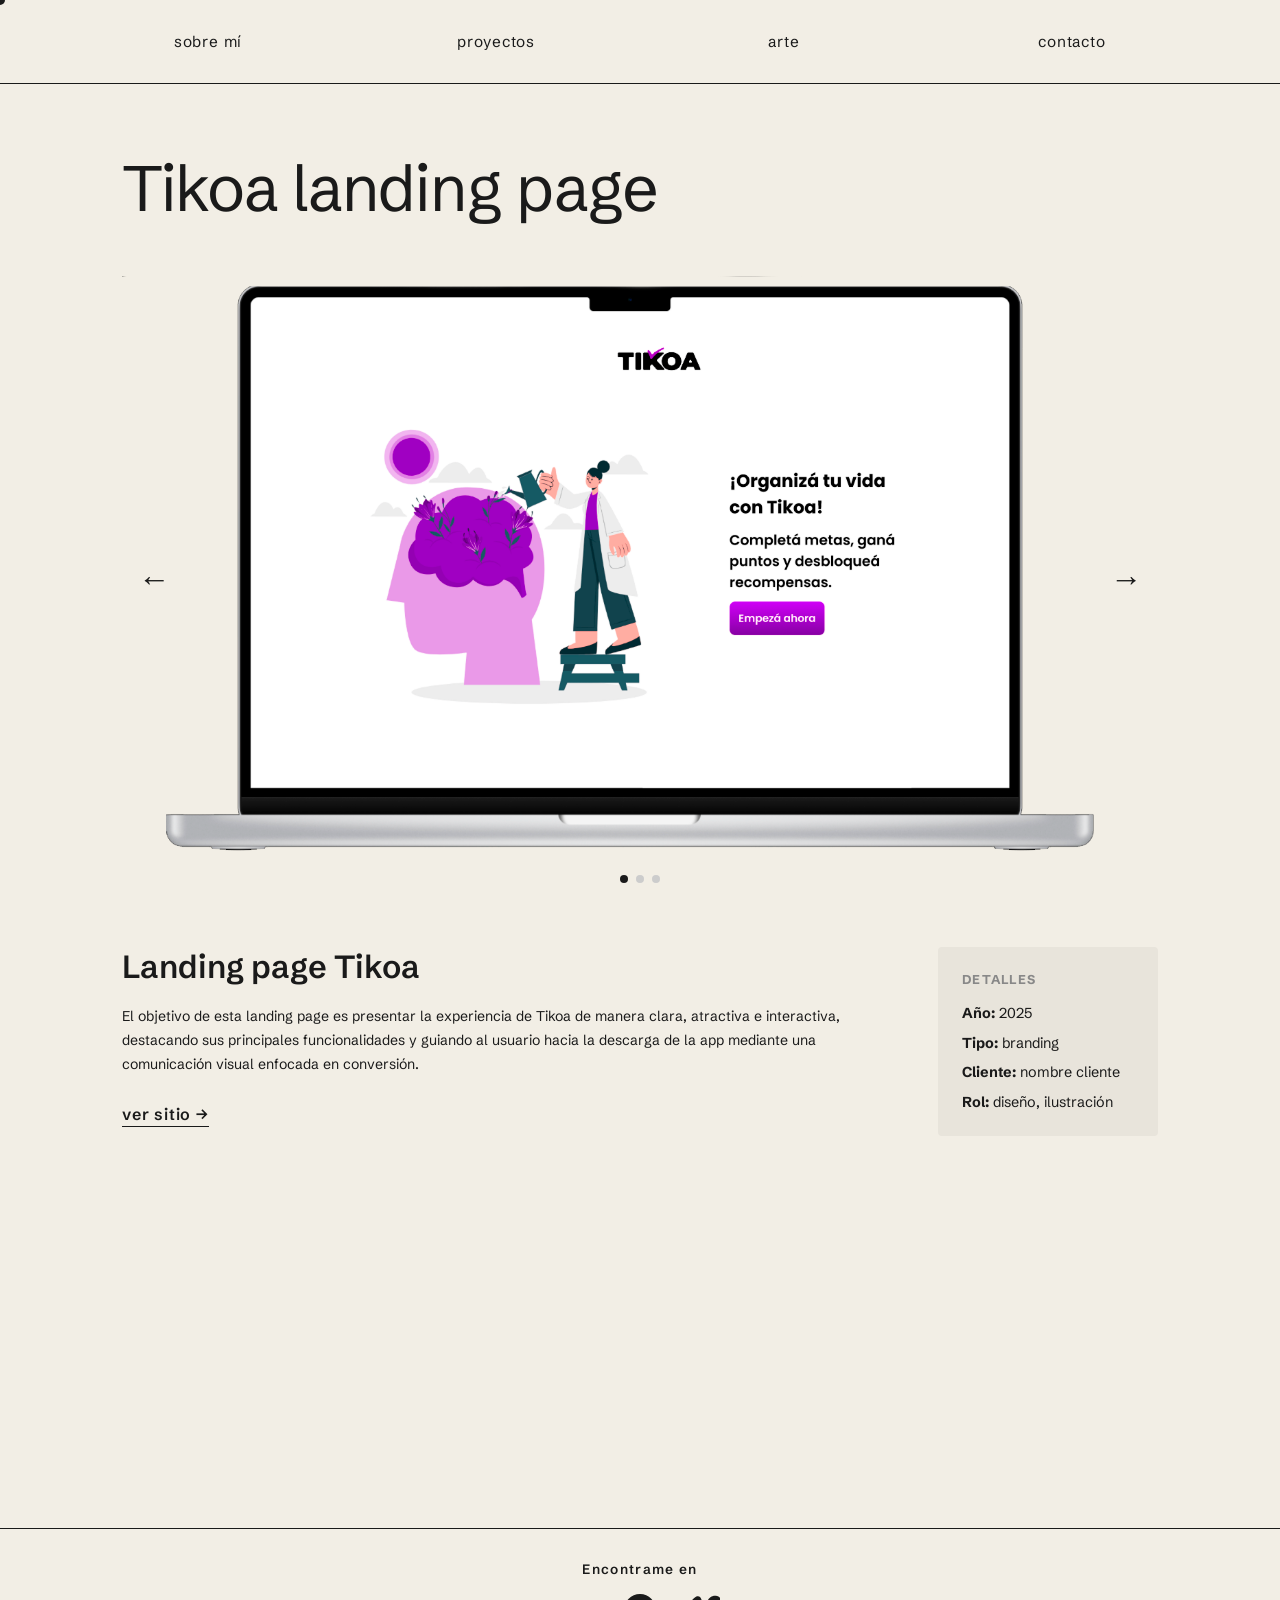
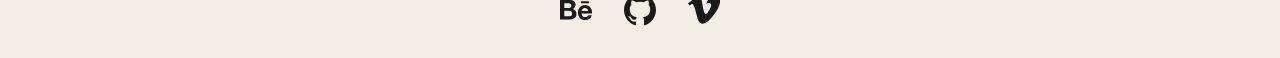
==== proyecto2.html @ a4120c25 "hola" ====
<!doctype html>
<html lang="es">
  <head>
    <meta charset="UTF-8" />
    <meta name="viewport" content="width=device-width, initial-scale=1.0" />
    <title>Proyecto — Lucía Pérez Weigle</title>
    <link
      href="https://fonts.googleapis.com/css2?family=Schibsted+Grotesk:wght@300;400;600;900&display=swap"
      rel="stylesheet"
    />
    <link rel="stylesheet" href="estilos.css" />
    <link rel="stylesheet" href="proyecto.css" />
  </head>
  <body class="page-proyecto">
    <div class="cursor" id="cursor"></div>

    <nav>
      <button id="hamburguesa" aria-label="menú">
        <span></span>
        <span></span>
        <span></span>
      </button>
      <div id="menu-desplegable">
        <a href="index.html">sobre mí</a>
        <a href="proyectos.html">proyectos</a>
        <a href="arte.html">arte</a>
        <a href="contacto.html">contacto</a>
      </div>
      <div id="menu-desktop">
        <a href="index.html">sobre mí</a>
        <a href="proyectos.html">proyectos</a>
        <a href="arte.html">arte</a>
        <a href="contacto.html">contacto</a>
      </div>
    </nav>

    <main class="proyecto-main">
      <!-- TÍTULO -->
      <h1 class="proyecto-titulo">Tikoa landing page</h1>

      <!-- CARRUSEL -->
      <div class="carrusel-wrapper">
        <button class="car-btn car-prev">&#8592;</button>
        <div class="carrusel">
          <img class="car-slide activa" src="img/laptop1.png" alt="imagen 1" />
          <img class="car-slide" src="img/laptop2.png" alt="imagen 2" />
          <img class="car-slide" src="img/laptop3.png" alt="imagen 3" />
        </div>
        <button class="car-btn car-next">&#8594;</button>
        <div class="car-dots">
          <span class="dot activo"></span>
          <span class="dot"></span>
          <span class="dot"></span>
        </div>
      </div>

      <!-- CUERPO -->
      <div class="proyecto-cuerpo">
        <!-- TEXTO PRINCIPAL + SIDEBAR -->
        <div class="proyecto-contenido">
          <div class="proyecto-texto">
            <h2 class="proyecto-subtitulo">Landing page Tikoa</h2>
            <p>
              El objetivo de esta landing page es presentar la experiencia de
              Tikoa de manera clara, atractiva e interactiva, destacando sus
              principales funcionalidades y guiando al usuario hacia la descarga
              de la app mediante una comunicación visual enfocada en conversión.
            </p>
            <a
              href="https://luciaperez.netlify.app/proyectos/tikoa/tikoa"
              class="proyecto-link"
              >ver sitio →</a
            >
          </div>

          <aside class="proyecto-sidebar">
            <h3>Detalles</h3>
            <ul>
              <li><strong>Año:</strong> 2025</li>
              <li><strong>Tipo:</strong> branding</li>
              <li><strong>Cliente:</strong> nombre cliente</li>
              <li><strong>Rol:</strong> diseño, ilustración</li>
            </ul>
          </aside>
        </div>
      </div>
    </main>

    <footer>
      <div class="footer-video">
        <video autoplay loop muted playsinline>
          <source src="img/flores.mp4" type="video/mp4" />
        </video>
      </div>
      <div class="footer-contenido">
        <p class="footer-texto">Encontrame en</p>
        <div class="footer-iconos">
          <a href="https://behance.net" target="_blank" class="footer-icono">
            <svg
              xmlns="http://www.w3.org/2000/svg"
              width="40"
              height="40"
              fill="#1a1a1a"
              viewBox="0 0 16 16"
            >
              <path
                d="M4.654 3c.461 0 .887.035 1.278.14.39.07.711.216.996.391s.497.426.641.747c.14.32.216.711.216 1.137 0 .496-.106.922-.356 1.242-.215.32-.566.606-.997.817.606.176 1.067.496 1.348.922s.461.957.461 1.563c0 .496-.105.922-.285 1.278a2.3 2.3 0 0 1-.782.887c-.32.215-.711.39-1.137.496a5.3 5.3 0 0 1-1.278.176L0 12.803V3zm-.285 3.978c.39 0 .71-.105.957-.285.246-.18.355-.497.355-.887 0-.216-.035-.426-.105-.567a1 1 0 0 0-.32-.355 1.8 1.8 0 0 0-.461-.176c-.176-.035-.356-.035-.567-.035H2.17v2.31c0-.005 2.2-.005 2.2-.005zm.105 4.193c.215 0 .426-.035.606-.07.176-.035.356-.106.496-.216s.25-.215.356-.39c.07-.176.14-.391.14-.641 0-.496-.14-.852-.426-1.102-.285-.215-.676-.32-1.137-.32H2.17v2.734h2.305zm6.858-.035q.428.427 1.278.426c.39 0 .746-.106 1.032-.286q.426-.32.53-.64h1.74c-.286.851-.712 1.457-1.278 1.848-.566.355-1.243.566-2.06.566a4.1 4.1 0 0 1-1.527-.285 2.8 2.8 0 0 1-1.137-.782 2.85 2.85 0 0 1-.712-1.172c-.175-.461-.25-.957-.25-1.528 0-.531.07-1.032.25-1.493.18-.46.426-.852.747-1.207.32-.32.711-.606 1.137-.782a4 4 0 0 1 1.493-.285c.606 0 1.137.105 1.598.355.46.25.817.532 1.102.958.285.39.496.851.641 1.348.07.496.105.996.07 1.563h-5.15c0 .58.21 1.11.496 1.396m2.24-3.732c-.25-.25-.642-.391-1.103-.391-.32 0-.566.07-.781.176s-.356.25-.496.39a.96.96 0 0 0-.25.497c-.036.175-.07.32-.07.46h3.196c-.07-.526-.25-.882-.497-1.132zm-3.127-3.728h3.978v.957h-3.978z"
              />
            </svg>
          </a>
          <a href="https://github.com" target="_blank" class="footer-icono">
            <svg
              xmlns="http://www.w3.org/2000/svg"
              width="40"
              height="40"
              fill="#1a1a1a"
              viewBox="0 0 24 24"
            >
              <path
                d="M12 0C5.374 0 0 5.373 0 12c0 5.302 3.438 9.8 8.207 11.387.599.111.793-.261.793-.577v-2.234c-3.338.726-4.033-1.416-4.033-1.416-.546-1.387-1.333-1.756-1.333-1.756-1.089-.745.083-.729.083-.729 1.205.084 1.839 1.237 1.839 1.237 1.07 1.834 2.807 1.304 3.492.997.107-.775.418-1.305.762-1.604-2.665-.305-5.467-1.334-5.467-5.931 0-1.311.469-2.381 1.236-3.221-.124-.303-.535-1.524.117-3.176 0 0 1.008-.322 3.301 1.23A11.509 11.509 0 0 1 12 5.803c1.02.005 2.047.138 3.006.404 2.291-1.552 3.297-1.23 3.297-1.23.653 1.653.242 2.874.118 3.176.77.84 1.235 1.911 1.235 3.221 0 4.609-2.807 5.624-5.479 5.921.43.372.823 1.102.823 2.222v3.293c0 .319.192.694.801.576C20.566 21.797 24 17.3 24 12c0-6.627-5.373-12-12-12z"
              />
            </svg>
          </a>
          <a href="https://vimeo.com" target="_blank" class="footer-icono">
            <svg
              xmlns="http://www.w3.org/2000/svg"
              width="40"
              height="40"
              fill="#1a1a1a"
              viewBox="0 0 24 24"
            >
              <path
                d="M23.977 6.416c-.105 2.338-1.739 5.543-4.894 9.609-3.268 4.247-6.026 6.37-8.29 6.37-1.409 0-2.578-1.294-3.553-3.881L5.322 11.4C4.603 8.816 3.834 7.522 3.01 7.522c-.17 0-.765.36-1.780 1.075L0 7.197c1.119-.98 2.217-1.96 3.292-2.94C4.916 2.678 6.132 1.75 6.934 1.669c1.917-.18 3.101 1.129 3.552 3.929.479 3.029.811 4.915.998 5.658.556 2.512 1.165 3.767 1.829 3.767.516 0 1.295-.814 2.335-2.444 1.038-1.63 1.597-2.869 1.676-3.719.149-1.407-.408-2.114-1.676-2.114-.597 0-1.215.138-1.852.414 1.23-4.03 3.58-5.99 7.048-5.88 2.57.075 3.785 1.737 3.633 4.141z"
              />
            </svg>
          </a>
        </div>
      </div>
    </footer>

    <script src="proyecto.js"></script>
  </body>
</html>
---- estilos.css ----
*, *::before, *::after {
  box-sizing: border-box;
  margin: 0;
  padding: 0;
}

body {
  background: #f2eee5;
  min-height: 100vh;
  display: flex;
  align-items: center;
  justify-content: center;
  font-family: 'Schibsted Grotesk', sans-serif;
  cursor: none;
  overflow-x: hidden;
  overflow-y: hidden;
}

.cursor {
  position: fixed;
  width: 10px;
  height: 10px;
  background: #1a1a1a;
  border-radius: 50%;
  pointer-events: none;
  transform: translate(-50%, -50%);
  z-index: 9999;
}

.card {
  background: #f2eee5;
  width: 100vw;
  height: 100vh;
  display: flex;
  align-items: center;
  justify-content: center;
  padding: 0 5%;
  overflow: visible;
  gap: 5%;
}

.plant-wrap {
  flex: 0 0 auto;
  display: flex;
  align-items: center;
  justify-content: center;
  height: 100%;
  animation: fadeInLeft 0.9s ease forwards;
}

.plant-wrap svg {
  height: 80%;
  width: auto;
  display: block;
}

.text-side {
  flex: 0 0 auto;
  display: flex;
  flex-direction: column;
  justify-content: center;
  padding-left: 0;
  overflow: visible;
  animation: fadeInRight 0.9s ease forwards;
}

.headline {
  font-size: clamp(0.9rem, 2vw, 1.75rem);
  font-weight: 600;
  letter-spacing: 0.07em;
  line-height: 1.5;
  color: #1a1a1a;
  text-transform: uppercase;
  white-space: nowrap;
}

.headline strong {
  font-weight: 900;
}

.arrow-btn {
  display: inline-flex;
  align-items: center;
  cursor: none;
  width: fit-content;
  margin-top: 3rem;
  animation: slideRight 1.2s ease-in-out infinite;
}

.arrow-btn:hover {
  animation-play-state: paused;
}

.arrow-btn svg {
  width: clamp(50px, 6vw, 90px);
}

/* ── TIGRE TRANSICIÓN ── */
#tigre-wrap {
  position: fixed;
  top: 0;
  left: 0;
  width: 100vw;
  height: 100vh;
  z-index: 9997;
  display: none;
  align-items: center;
  justify-content: center;
  pointer-events: none;
  background: #f2eee5;
}

#tigre-img {
  max-height: 85vh;
  max-width: 85vw;
  width: auto;
  height: auto;
  object-fit: contain;
}

/* ── TIGRE ESTÁTICO (segunda sección) ── */
#tigre-segunda {
  display: none;
}

#tigre-segunda img {
  height: 70vh;
  width: auto;
}

/* ── SEGUNDA SECCIÓN ── */
#segunda {
  display: none;
  opacity: 0;
  background: #f2eee5;
  flex-direction: column;
  position: fixed;
  top: 0;
  left: 0;
  width: 100vw;
  height: 100vh;
  overflow-y: auto;
  z-index: 99997;
}

/* ── NAV ── */
nav {
  display: flex;
  justify-content: space-around;
  align-items: center;
  padding: 2rem 4rem;
  border-bottom: 1px solid #1a1a1a;
  font-size: clamp(0.8rem, 1.2vw, 1rem);
  letter-spacing: 0.05em;
  position: relative;
  animation: fadeInDown 0.8s ease forwards;
}

nav a {
  text-decoration: none;
  color: #1a1a1a;
}

nav a:hover {
  opacity: 0.5;
}

/* ── MENU DESKTOP ── */
#menu-desktop {
  display: flex;
  justify-content: space-around;
  width: 100%;
}

#menu-desktop a {
  text-decoration: none;
  color: #1a1a1a;
  transition: 0.2s ease;
  text-align: center;
  width: 150px;
}

#menu-desktop a:hover {
  font-weight: 900;
  opacity: 1;
}

/* ── HAMBURGUESA ── */
#hamburguesa {
  display: none;
  flex-direction: column;
  gap: 5px;
  background: none;
  border: none;
  cursor: pointer;
  padding: 0.5rem;
}

#hamburguesa span {
  display: block;
  width: 24px;
  height: 2px;
  background: #1a1a1a;
  transition: transform 0.3s ease, opacity 0.3s ease;
}

#hamburguesa.abierto span:nth-child(1) {
  transform: translateY(7px) rotate(45deg);
}

#hamburguesa.abierto span:nth-child(2) {
  opacity: 0;
}

#hamburguesa.abierto span:nth-child(3) {
  transform: translateY(-7px) rotate(-45deg);
}

#menu-desplegable {
  display: none;
  flex-direction: column;
  position: absolute;
  top: 100%;
  left: 0;
  width: 100%;
  background: #f2eee5;
  border-bottom: 1px solid #1a1a1a;
  padding: 1rem 2rem;
  gap: 1rem;
  z-index: 9999999;
}

#menu-desplegable.abierto {
  display: flex;
}

#menu-desplegable a {
  text-decoration: none;
  color: #1a1a1a;
  font-size: 1.1rem;
  letter-spacing: 0.05em;
}

/* ── SEGUNDA CONTENIDO ── */
#segunda-contenido {
  display: flex;
  align-items: center;
  justify-content: center;
  padding: 4rem 8rem;
  flex: 1;
  gap: 6rem;
  opacity: 0;
  animation: fadeInUp 0.8s ease 0.3s forwards;
}

#texto-sobre {
  flex: 1;
  max-width: 500px;
  display: flex;
  flex-direction: column;
  gap: 1.2rem;
  opacity: 0;
  animation: fadeInRight 0.8s ease 1s forwards;
}

#texto-sobre h1 {
  font-size: clamp(1.5rem, 3.5vw, 3rem);
  font-weight: 400;
  margin-bottom: 1rem;
}

#texto-sobre p {
  font-size: clamp(0.8rem, 1.1vw, 1rem);
  line-height: 1.6;
  color: #1a1a1a;
  font-weight: 400;
}

#texto-sobre strong {
  font-weight: 700;
}

.btn-cv {
  display: inline-block;
  margin-top: 1rem;
  padding: 0.8rem 2rem;
  border: 1.5px solid #1a1a1a;
  border-radius: 999px;
  text-decoration: none;
  color: #1a1a1a;
  font-size: clamp(0.8rem, 1vw, 0.9rem);
  letter-spacing: 0.05em;
  width: fit-content;
  transition: background 0.3s ease, color 0.3s ease;
}

.btn-cv:hover {
  background: #1a1a1a;
  color: #f2eee5;
}

/* footer */

footer {
  background: #f2eee5;
  position: relative;
  z-index: 1;
}

.footer-video {
  display: flex;
  justify-content: center;
  overflow: hidden;
  margin-bottom: -104px; /* sube el footer encima del video */
}

.footer-video video {
  width: 100%;
  max-width: 800px;
  height: auto;
  display: block;
}

.footer-contenido {
  display: flex;
  flex-direction: column;
  justify-content: center;
  align-items: center;
  gap: 1rem;
  padding: 2rem 0;
  border-top: 1px solid #1a1a1a;
  background: #f2eee5;
  position: relative;
  z-index: 2;
}

.footer-texto {
  font-size: 0.85rem;
  letter-spacing: 0.1em;
  color: #1a1a1a;
  font-weight: 600;
}

.footer-iconos {
  display: flex;
  flex-direction: row;
  gap: 2rem;
  align-items: center;
}

.footer-icono {
  display: flex;
  align-items: center;
  justify-content: center;
  cursor: none;
}

.footer-icono svg {
  width: 32px;
  height: 32px;
  transition: opacity 0.2s ease;
}

.footer-icono:hover svg {
  opacity: 0.5;
}

/* ── ANIMACIONES ── */
@keyframes fadeInLeft {
  from { opacity: 0; transform: translateX(-40px); }
  to   { opacity: 1; transform: translateX(0); }
}

@keyframes fadeInRight {
  from { opacity: 0; transform: translateX(40px); }
  to   { opacity: 1; transform: translateX(0); }
}

@keyframes slideRight {
  0%   { transform: translateX(0); }
  50%  { transform: translateX(12px); }
  100% { transform: translateX(0); }
}

@keyframes fadeInDown {
  from { opacity: 0; transform: translateY(-30px); }
  to   { opacity: 1; transform: translateY(0); }
}

@keyframes fadeInUp {
  from { opacity: 0; transform: translateY(30px); }
  to   { opacity: 1; transform: translateY(0); }
}


/* ── TABLET ── */
@media (min-width: 481px) and (max-width: 1024px) {
  body {
    overflow-y: auto;
    display: block;
  }

  #segunda {
    position: relative;
    height: auto;
    overflow-y: auto;
  }

  #segunda-contenido {
    flex-direction: column;
    justify-content: center;
    align-items: center;
    padding: 2rem;
    gap: 2rem;
  }

  #tigre-segunda {
    display: block;
  }

  #tigre-segunda img {
    height: 60vh;
    width: auto;
  }

  #texto-sobre {
    flex: none;
    width: 100%;
    max-width: 600px;
    align-items: center;
  }

  #texto-sobre h1 {
    text-align: center;
  }

  #texto-sobre p {
    text-align: left;
    width: 100%;
    font-size: 0.9rem;
  }

  .btn-cv {
    align-self: center;
    font-size: 0.9rem;
    margin-top: 1.5rem;
  }
}

#btn-top {
  position: fixed;
  bottom: 2rem;
  right: 2rem;
  width: 48px;
  height: 48px;
  border-radius: 50%;
  background: #1a1a1a;
  color: #f2eee5;
  border: none;
  font-size: 1.1rem;
  cursor: none;
  display: none;
  align-items: center;
  justify-content: center;
  z-index: 9999;
  transition: opacity 0.3s ease;
}

#btn-top.visible {
  display: flex;
}

#btn-top:hover {
  opacity: 0.7;
}


/* arte */

#arte-header {
  display: flex;
  align-items: center;
  justify-content: center;
  gap: 8rem;
  padding: 4rem 6rem 2rem;
}

#arte-titulo {
  font-size: 4rem;
  font-weight: 600;
  letter-spacing: -0.02em;
  color: #1a1a1a;
  text-align: center;
  opacity: 0;
  animation: fadeInDown 0.8s ease 0.3s forwards;
}

.arte-ojo {
  flex: 0 0 auto;
  width: clamp(120px, 15vw, 220px); 
}

.arte-ojo svg {
  width: 100%;
  height: auto;
  opacity: 0;
  animation: fadeInDown 0.8s ease 0.3s forwards;
}

.page-arte {
  display: block;
  overflow-y: auto;
  overflow-x: hidden;
  cursor: none;
  min-height: 100vh;
  background: #f2eee5;
}

.page-arte nav {
  position: sticky;
  top: 0;
  background: #f2eee5;
  z-index: 100;
  animation: none;
}

#galeria {
  display: grid;
  grid-template-columns: repeat(3, 1fr);
  gap: 2rem;
  padding: 4rem;
  max-width: 1200px;
  margin: 0 auto;
  opacity: 0;
  animation: fadeInDown 0.8s ease 0.3s forwards;
}

.card-arte {
  display: flex;
  flex-direction: column;
  gap: 0.4rem;
  cursor: none;
}

.card-arte img {
  width: 100%;
  aspect-ratio: 4/3;
  object-fit: cover;
  transition: opacity 0.3s ease;
}

.card-arte:hover img {
  opacity: 0.8;
}

.card-info {
  display: flex;
  justify-content: space-between;
  align-items: center;
  margin-top: 0.6rem;
}

.card-fecha {
  font-size: 0.75rem;
  color: #888;
  letter-spacing: 0.04em;
}

.card-tag {
  font-size: 0.7rem;
  padding: 0.2rem 0.7rem;
  border: 1px solid #1a1a1a;
  border-radius: 999px;
  letter-spacing: 0.05em;
  text-transform: uppercase;
}

.card-titulo {
  font-size: 1rem;
  font-weight: 600;
  color: #1a1a1a;
  line-height: 1.4;
  margin-top: 0.2rem;
}

.card-desc {
  font-size: 0.82rem;
  color: #555;
  line-height: 1.5;
}

/* LIGHTBOX */
#lightbox {
  display: none;
  position: fixed;
  top: 0;
  left: 0;
  width: 100vw;
  height: 100vh;
  background: rgba(0, 0, 0, 0.88);
  z-index: 99999;
  align-items: center;
  justify-content: center;
  cursor: none;
}

#lightbox.abierto {
  display: flex;
}

#lightbox-img {
  max-width: 88vw;
  max-height: 88vh;
  object-fit: contain;
  box-shadow: 0 20px 60px rgba(0,0,0,0.5);
}

#lightbox-cerrar {
  position: fixed;
  top: 1.5rem;
  right: 2rem;
  background: none;
  border: none;
  color: white;
  font-size: 1.8rem;
  cursor: none;
  line-height: 1;
  opacity: 0.8;
  transition: opacity 0.2s ease;
}

#lightbox-cerrar:hover {
  opacity: 1;
}




/* PROYECTOS */
 
.page-proyectos {
  display: block;
  overflow-y: auto;
  overflow-x: hidden;
  cursor: none;
  min-height: 100vh;
  background: #f2eee5;
}
 
.page-proyectos nav {
  position: sticky;
  top: 0;
  background: #f2eee5;
  z-index: 100;
  animation: none;
}
 
#proyectos-main {
  display: flex;
  flex-direction: column;
  align-items: center;
  padding: 0 10rem 6rem;
  justify-content: flex-start;
  opacity: 0;
  animation: fadeInDown 0.8s ease 0.2s forwards;
}
 
#proyectos-titulo {
  font-size: 3.5rem;
  font-weight: 400;
  letter-spacing: -0.02em;
  color: #1a1a1a;
  margin-top: 2rem;
  margin-bottom: 0;
  text-align: center;
}
 
#proyectos-hero {
  display: flex;
  justify-content: center;
  align-items: center;
  width: 100%;
  padding: 2rem 0;
}
 
#planta-container {
  position: relative;
  width: 700px;  
  height: 720px; 
}
 
#video-planta {
  position: absolute;
  width: clamp(220px, 28vw, 320px);
  left: 50%;
  top: 50%;
  transform: translate(-50%, -50%);
}
 
/* CARDS FLOTANTES */
 
.card-flotante {
  position: absolute;
  width: 130px;
  background: #fff;
  border-radius: 12px;
  overflow: hidden;
  box-shadow: 0 4px 20px rgba(0,0,0,0.08);
  cursor: none;
  transition: box-shadow 0.3s ease;
  z-index: 10;
}
 
.card-flotante:hover {
  box-shadow: 0 8px 30px rgba(0,0,0,0.15);
}
 
.card-flotante img {
  width: 100%;
  aspect-ratio: 3/4;
  object-fit: cover;
  display: block;
}
 
.card-flotante-info {
  padding: 0.5rem 0.6rem;
  display: flex;
  flex-direction: column;
  gap: 0.2rem;
}
 
.card-flotante-info .proyecto-tag {
  font-size: 0.65rem;
  text-transform: uppercase;
  letter-spacing: 0.08em;
  color: #888;
}
 
.card-flotante-info .proyecto-nombre {
  font-size: 0.85rem;
  font-weight: 600;
  color: #1a1a1a;
}
 
/* Posiciones y animaciones de cada card */
.card-1 {
  top: 20px;
  left: 20px;
  animation: flotar 4s ease-in-out infinite;
}
 
.card-2 {
  top: 10px;
  right: 20px;
  animation: flotar 4s ease-in-out infinite 0.8s;
}
 
.card-3 {
  top: 50%;
  left: -10px;
  animation: flotar2 4.5s ease-in-out infinite 0.3s;
}
 
.card-4 {
  top: 200px; /* ← ajustá hasta que quede justo debajo de card-2 */
  right: 0;
  animation: flotar 5s ease-in-out infinite 1.2s;
}
 
@keyframes flotar {
  0%, 100% { transform: translateY(0); }
  50%       { transform: translateY(-12px); }
}
 
@keyframes flotar2 {
  0%, 100% { transform: translateY(-50%); }
  50%       { transform: translateY(calc(-50% - 12px)); }
}
 
.proyecto-tag {
  font-size: 0.7rem;
  text-transform: uppercase;
  letter-spacing: 0.08em;
  color: #888;
}
 
.proyecto-nombre {
  font-size: 0.95rem;
  font-weight: 600;
  color: #1a1a1a;
}
 



@media (max-width: 480px) {

    body {
    overflow-y: auto;
    display: block;
  }

  .card {
    height: auto;
    min-height: 100vh;
    flex-direction: column;
    padding: 4rem 5%;
    gap: 2rem;
  }

  .plant-wrap {
    flex: none;
    width: 100%;
    height: 90vw;
  }

  .plant-wrap svg {
    height: 100%;
    width: auto;
  }

  .text-side {
    flex: none;
    width: 100%;
    padding-left: 0;
    align-items: center;
    text-align: center;
  }

  .headline {
    white-space: normal;
    font-size: clamp(1.2rem, 5vw, 2rem);
    text-align: center;
  }

  .arrow-btn {
    margin-top: 2rem;
    justify-content: center;
  }

  #segunda {
    position: relative;
    height: auto;
    overflow-y: auto;
  }

  #segunda-contenido {
    flex-direction: column;
    justify-content: center;
    align-items: center;
    padding: 2rem;
    gap: 2rem;
  }

  #tigre-segunda {
    display: block;
  }

  #tigre-segunda img {
    height: 70vw;
    width: auto;
  }

  #texto-sobre {
    flex: none;
    width: 100%;
    max-width: 100%;
    align-items: center;
  }

  #texto-sobre h1 {
    text-align: center;
    font-size: 1.9rem;
  }

  #texto-sobre p {
    text-align: left;
    width: 100%;
    font-size: 0.8rem;
  }

  .btn-cv {
    align-self: center;
    font-size: 0.8rem;
  }

  nav {
    position: relative;
    padding: 1rem 1.5rem;
    justify-content: flex-start;
    background: #f2eee5;
    z-index: 9999999;
  }

  #hamburguesa {
    display: flex;
  }

  #menu-desktop {
    display: none;
  }

  #planta-container {
    display: flex !important;
    flex-direction: column !important;
    align-items: center !important;
    width: 100% !important;
    height: auto !important;
    gap: 2rem;
    padding: 1rem 0;
    position: static !important;
  }
 
  #video-planta {
    width: 150px;
  }
 
  .card-flotante {
    position: static !important;
    width: 80vw !important;
    max-width: 300px;
    animation: none !important;
  }
 
  nav {
    justify-content: flex-start;
    padding: 1rem 1.5rem;
    border-bottom: none;
  }
 
  #arte-titulo {
    font-size: clamp(2rem, 8vw, 3rem);
  }
 
  #arte-header {
    gap: 2rem;
  }
 
  .arte-ojo {
    width: clamp(60px, 50vw, 90px);
  }
 
  #galeria {
    grid-template-columns: 1fr;
    padding: 1.5rem;
    gap: 2rem;
  }

  #proyectos-main {
    padding: 1rem 2rem 4rem;
  }

  #video-planta {
    display: none;
  }

  #planta-container {
    display: flex;
    flex-direction: column;
    align-items: center;
    gap: 2rem;
    padding: 1rem 0;
    width: 100%;
  }

  .card-flotante {
    position: static;
    width: 80vw;
    max-width: 300px;
    animation: none;
  }

  .card-1 { animation-delay: 0s; }
  .card-2 { animation-delay: 0.5s; }
  .card-3 { animation-delay: 1s; }
  .card-4 { animation-delay: 1.5s; }
  .card-5 { animation-delay: 2s; }

  #proyectos-main {
    padding: 1rem 2rem 4rem;
  }

  .proyecto-cards {
    grid-template-columns: 1fr;
  }

  nav {
    justify-content: flex-start;
    padding: 1rem 1.5rem;
  }
  #planta-container {
    flex-direction: row;
    flex-wrap: nowrap;
    overflow-x: auto;
    justify-content: flex-start;
    padding: 1rem;
    gap: 1rem;
  }

  .card-flotante {
    flex-shrink: 0;
    width: 120px;
    animation: none; /* ← sin animación en mobile */
  }
    .contacto-main {
    padding: 3rem 1.5rem;
  }

  nav {
    justify-content: flex-start;
    padding: 1rem 1.5rem;
  }
}


 /* proyecto individual */

 .page-proyecto {
  display: block;
  overflow-y: auto;
  overflow-x: hidden;
  cursor: none;
  min-height: 100vh;
  background: #f2eee5;
}

.page-proyecto nav {
  position: sticky;
  top: 0;
  background: #f2eee5;
  z-index: 100;
  animation: none;
}

.proyecto-main {
  max-width: 1100px;
  margin: 0 auto;
  padding: 4rem 2rem 6rem;
}

.proyecto-titulo {
  font-size: clamp(2rem, 5vw, 4rem);
  font-weight: 400;
  color: #1a1a1a;
  margin-bottom: 3rem;
  letter-spacing: -0.02em;
}

/* CARRUSEL */
.carrusel-wrapper {
  position: relative;
  margin-bottom: 4rem;
}

.carrusel {
  width: 100%;
  aspect-ratio: 16/9;
  overflow: hidden;
  position: relative;
}

.car-slide {
  position: absolute;
  top: 0;
  left: 0;
  width: 100%;
  height: 100%;
  object-fit: cover;
  opacity: 0;
  transition: opacity 0.5s ease;
}

.car-slide.activa {
  opacity: 1;
}

.car-btn {
  position: absolute;
  top: 50%;
  transform: translateY(-50%);
  background: none;
  border: none;
  font-size: 2rem;
  cursor: none;
  color: #1a1a1a;
  z-index: 10;
  padding: 1rem;
  transition: opacity 0.2s ease;
}

.car-btn:hover {
  opacity: 0.4;
}

.car-prev { left: 0; }
.car-next { right: 0; }

.car-dots {
  display: flex;
  justify-content: center;
  gap: 0.5rem;
  margin-top: 1rem;
}

.dot {
  width: 8px;
  height: 8px;
  border-radius: 50%;
  background: #ccc;
  transition: background 0.3s ease;
}

.dot.activo {
  background: #1a1a1a;
}

/* CUERPO */
.proyecto-cuerpo {
  display: flex;
  flex-direction: column;
  gap: 4rem;
}

.proyecto-contenido {
  display: flex;
  gap: 4rem;
  align-items: flex-start;
}

.proyecto-texto {
  flex: 1;
  display: flex;
  flex-direction: column;
  gap: 1.2rem;
}

.proyecto-subtitulo {
  font-size: clamp(1.2rem, 2.5vw, 2rem);
  font-weight: 600;
  color: #1a1a1a;
}

.proyecto-texto p {
  font-size: clamp(0.85rem, 1.1vw, 1rem);
  line-height: 1.7;
  color: #1a1a1a;
  font-weight: 400;
}

.proyecto-link {
  display: inline-block;
  margin-top: 0.5rem;
  color: #1a1a1a;
  font-weight: 600;
  letter-spacing: 0.05em;
  text-decoration: none;
  border-bottom: 1.5px solid #1a1a1a;
  padding-bottom: 2px;
  width: fit-content;
  transition: opacity 0.2s ease;
}

.proyecto-link:hover {
  opacity: 0.5;
}

.proyecto-sidebar {
  flex: 0 0 220px;
  background: #e8e4db;
  padding: 1.5rem;
  border-radius: 4px;
}

.proyecto-sidebar h3 {
  font-size: 0.8rem;
  text-transform: uppercase;
  letter-spacing: 0.1em;
  margin-bottom: 1rem;
  color: #888;
}

.proyecto-sidebar ul {
  list-style: none;
  display: flex;
  flex-direction: column;
  gap: 0.6rem;
}

.proyecto-sidebar li {
  font-size: 0.9rem;
  color: #1a1a1a;
  line-height: 1.4;
}

/* CARDS */
.proyecto-cards {
  display: grid;
  grid-template-columns: repeat(3, 1fr);
  gap: 2rem;
}

.proyecto-card img {
  width: 100%;
  aspect-ratio: 4/3;
  object-fit: cover;
  display: block;
  margin-bottom: 0.8rem;
}

.proyecto-card p {
  font-size: 0.85rem;
  line-height: 1.5;
  color: #555;
}

.page-contacto {
  display: block;
  overflow-y: auto;
  overflow-x: hidden;
  cursor: none;
  min-height: 100vh;
  background: #f2eee5;
}

.page-contacto nav {
  position: sticky;
  top: 0;
  background: #f2eee5;
  z-index: 100;
  animation: none;
}

.contacto-main {
  max-width: 1000px;
  margin: 0 auto;
  padding: 6rem 2rem;
  display: flex;
  gap: 8rem;
  align-items: flex-start;
}

.contacto-info {
  flex: 0 0 200px;
  font-size: 0.9rem;
  line-height: 1.8;
  color: #555;
}

.contacto-form-wrap {
  flex: 1;
}

.contacto-titulo {
  font-size: clamp(2rem, 5vw, 4rem);
  font-weight: 400;
  color: #1a1a1a;
  margin-bottom: 3rem;
  letter-spacing: -0.02em;
}

.contacto-form {
  display: flex;
  flex-direction: column;
  gap: 2rem;
}

.form-grupo {
  display: flex;
  flex-direction: column;
  gap: 0.5rem;
}

.form-grupo label {
  font-size: 0.8rem;
  text-transform: uppercase;
  letter-spacing: 0.08em;
  color: #888;
}

.form-grupo input,
.form-grupo textarea {
  background: none;
  border: none;
  border-bottom: 1px solid #1a1a1a;
  padding: 0.5rem 0;
  font-family: 'Schibsted Grotesk', sans-serif;
  font-size: 1rem;
  color: #1a1a1a;
  outline: none;
  width: 100%;
  resize: none;
  transition: border-color 0.2s ease;
}

.form-grupo input::placeholder,
.form-grupo textarea::placeholder {
  color: #bbb;
}

.form-grupo input:focus,
.form-grupo textarea:focus {
  border-bottom-color: #1a1a1a;
}

.contacto-form .btn-cv {
  margin-top: 1rem;
  width: fit-content;
  cursor: none;
}

#form-ok {
  margin-top: 2rem;
  font-size: 0.9rem;
  color: #555;
}

@media (max-width: 768px) {

    .proyecto-contenido {
    flex-direction: column;
    gap: 2rem;
  }

  .proyecto-sidebar {
    flex: none;
    width: 100%;
  }

  .proyecto-cards {
    grid-template-columns: 1fr;
    gap: 2rem;
  }

  .contacto-main {
    flex-direction: column;
    gap: 3rem;
    padding: 4rem 2rem;
  }

  .contacto-info {
    flex: none;
    width: 100%;

  #proyectos-main {
    padding: 1rem 2rem 4rem;
  }
 
  #proyectos-hero {
    align-items: center;
  }
 
  #planta-container {
    width: 100%;
    height: auto;
    display: grid;
    grid-template-columns: 1fr 1fr;
    justify-items: center;
    gap: 3rem;
    padding: 2rem 0;
  }
 
  #video-planta {
    display: none; /* ← oculta la planta */
  }
 
   .card-flotante {
    position: static;
    width: 160px;
    animation: flotar 4s ease-in-out infinite;
  }
 
  .card-1 { grid-column: 1; grid-row: 1; animation-delay: 0s; }
  .card-2 { grid-column: 2; grid-row: 1; animation-delay: 0.5s; }
  .card-3 { grid-column: 1; grid-row: 2; animation-delay: 1s; }
  .card-4 { grid-column: 2; grid-row: 2; animation-delay: 1.5s; }
  }
}
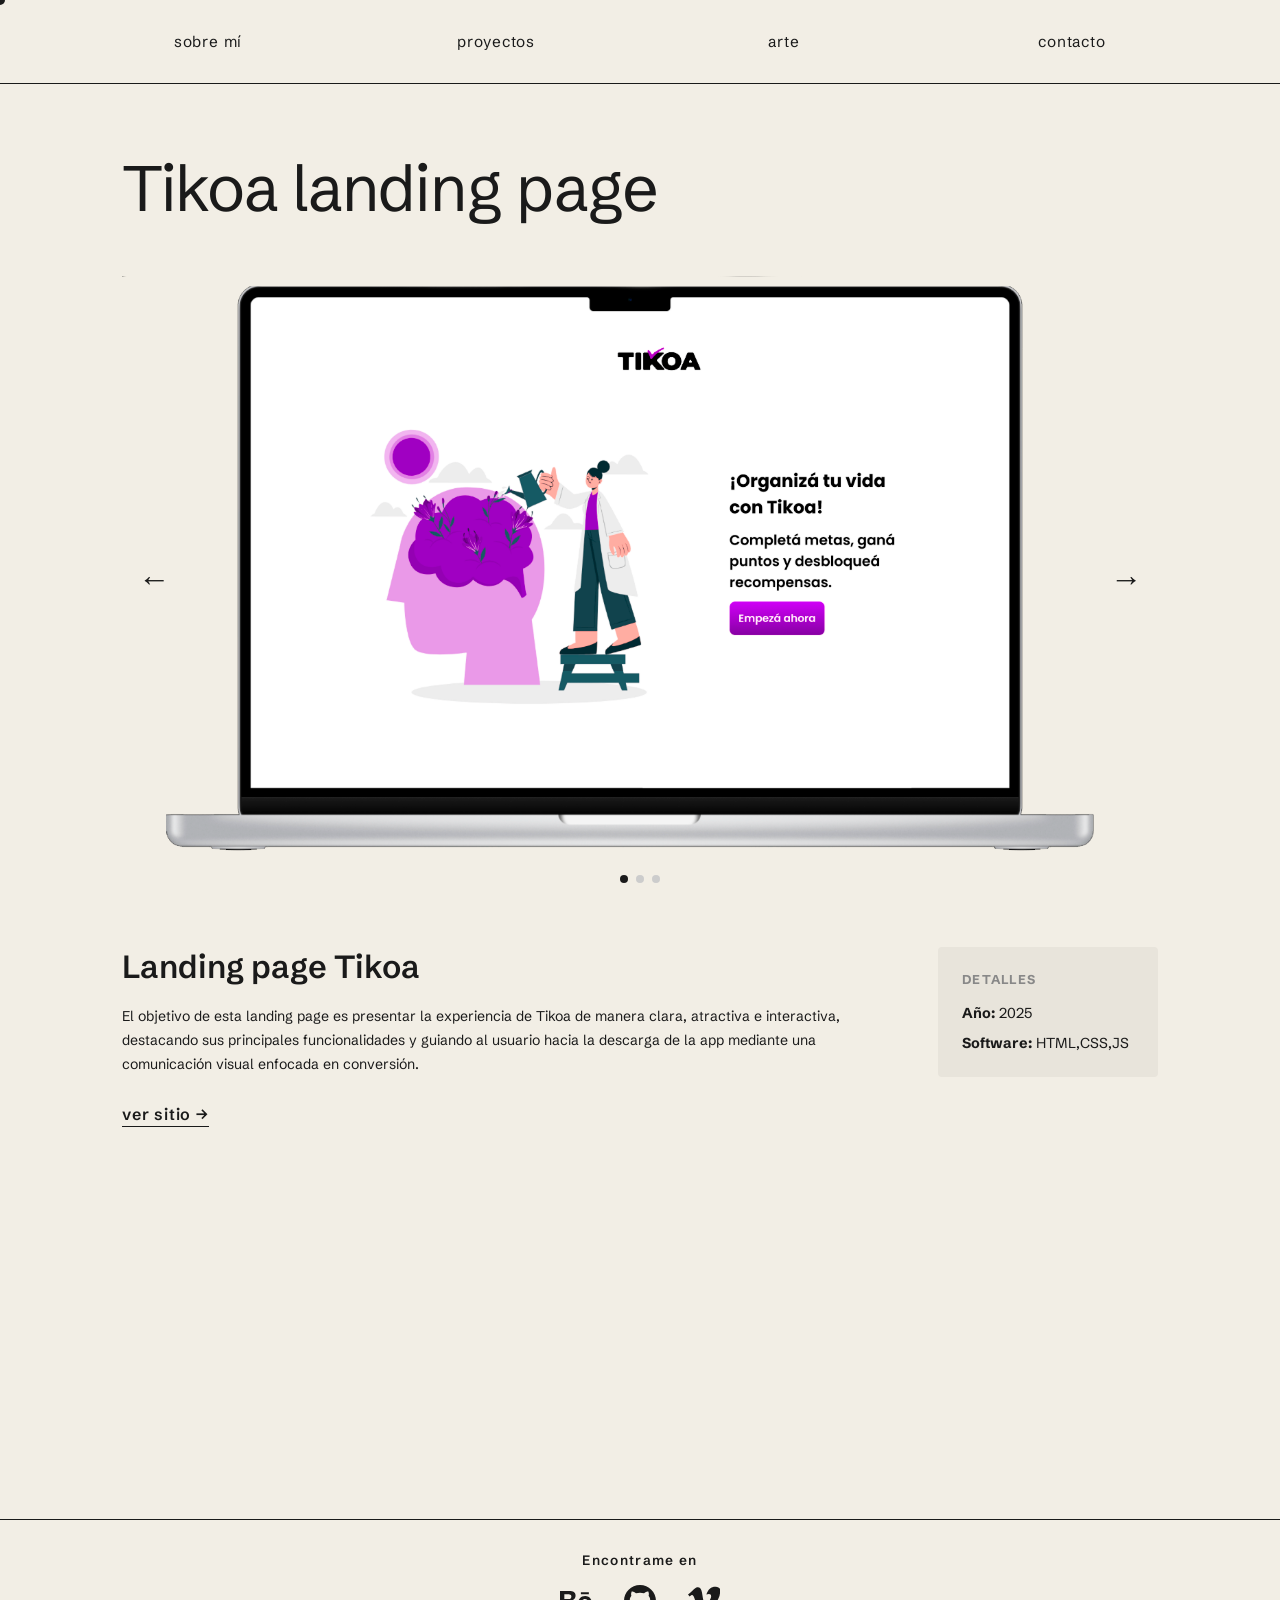
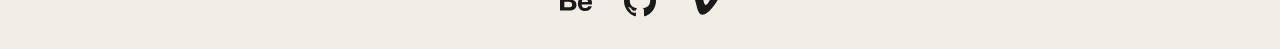
==== commit 5e53a352: "correccion" ====
--- a/proyecto2.html
+++ b/proyecto2.html
@@ -77,9 +77,7 @@
             <h3>Detalles</h3>
             <ul>
               <li><strong>Año:</strong> 2025</li>
-              <li><strong>Tipo:</strong> branding</li>
-              <li><strong>Cliente:</strong> nombre cliente</li>
-              <li><strong>Rol:</strong> diseño, ilustración</li>
+              <li><strong>Software:</strong> HTML,CSS,JS</li>
             </ul>
           </aside>
         </div>
